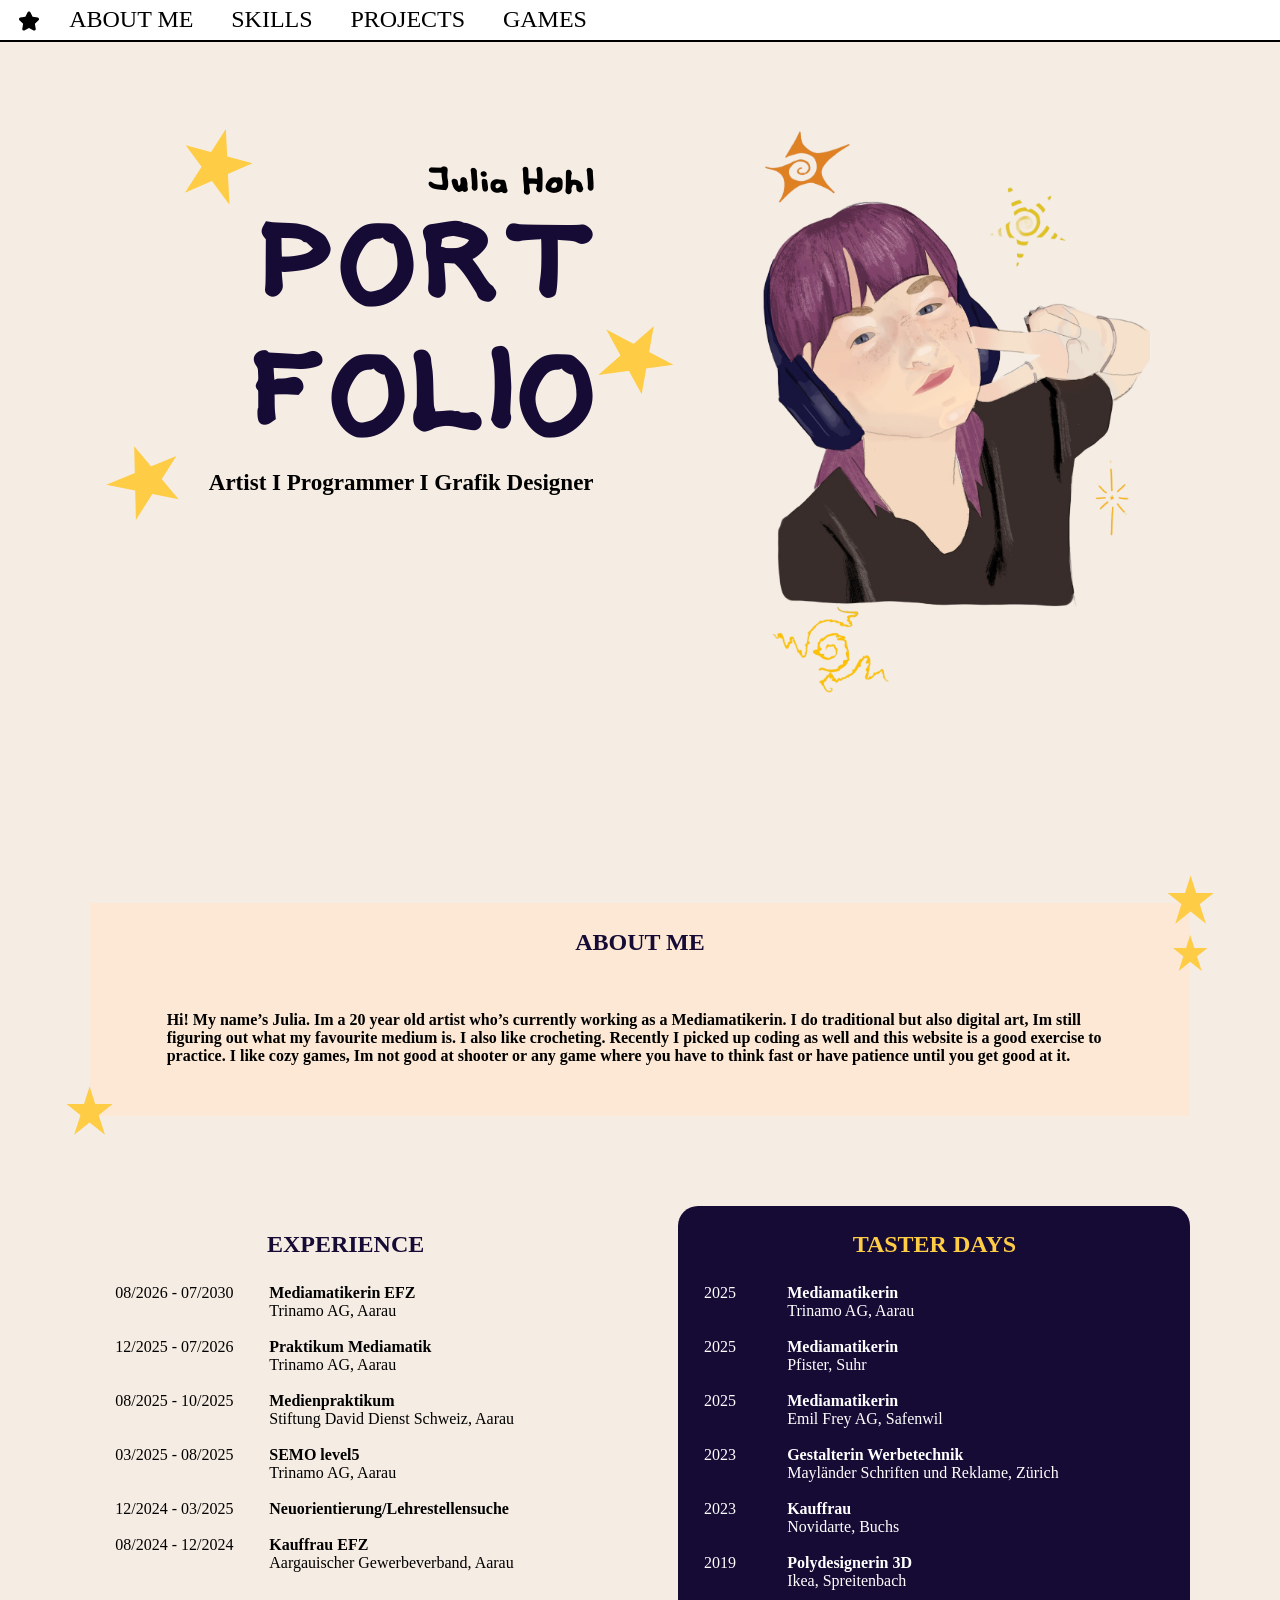
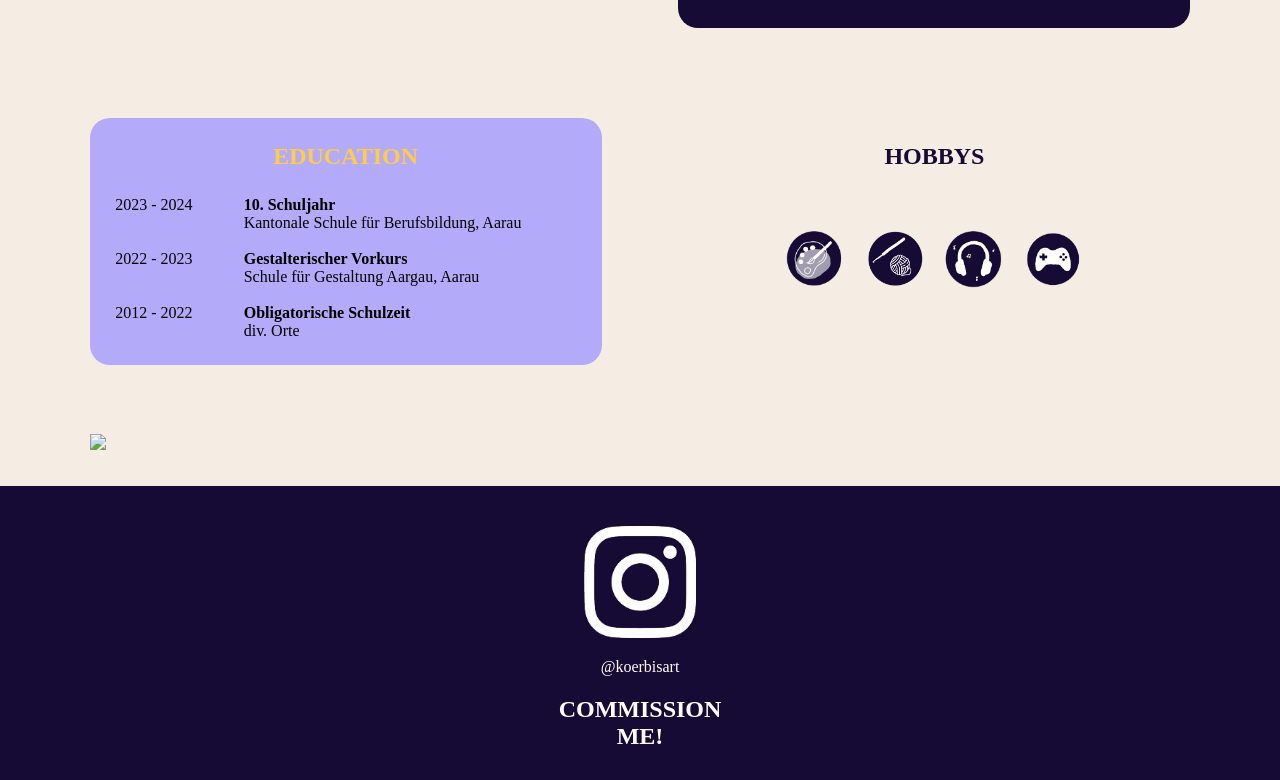
==== index.html @ 46255c2b "move index to the root" ====
<!DOCTYPE html>
<html>
  <head>
    <meta charset="UTF-8">
    <meta name="viewport" content="width=device-width, initial-scale=1.0">
  
    <!-- Browser Icon -->
  <link rel="icon" href="https://i.imgur.com/3kIYfxg.gif">
  
  <!-- Tab Name -->
  <title>Koerbi's Creative Corner</title>
    <link href="style.css" rel="stylesheet" type="text/css" media="all">
    <link href="Sites/About/about.css" rel="stylesheet" type="text/css" media="all">
    
      
  </head>


<body>

  <header>

    <nav>
            <ul>
              <svg xmlns="http://www.w3.org/2000/svg" fill="none" viewBox="0 0 14 14" id="Star-1--Streamline-Core" height="20" width="20">
        <desc>
          Star 1 Streamline Icon: https://streamlinehq.com
        </desc>
        <g id="star-1--reward-rating-rate-social-star-media-favorite-like-stars">
          <path id="Union" fill="#000000" fill-rule="evenodd" d="M7 0.276855c-0.19843 0 -0.39272 0.056768 -0.55993 0.163603 -0.16508 0.10547 -0.29697 0.255388 -0.38055 0.432443L4.47196 4.07799c-0.00312 0.0063 -0.00611 0.01266 -0.00896 0.01909 -0.00071 0.00159 -0.00183 0.00298 -0.00324 0.00401 -0.00141 0.00103 -0.00306 0.00168 -0.0048 0.00187 -0.00609 0.00067 -0.01217 0.00146 -0.01823 0.00236l-3.495581 0.51786c-0.193204 0.01879 -0.377444 0.09129 -0.531759 0.20949 -0.159672 0.12231 -0.280454 0.28829 -0.3477142 0.47784 -0.06726016 0.18955 -0.0781133 0.39454 -0.0312442 0.59014 0.0466876 0.19483 0.1486564 0.37202 0.2936224 0.51027L2.88283 8.87974l-0.00004 0.00005 0.00587 0.00548c0.00365 0.00342 0.0064 0.00769 0.00798 0.01244 0.00158 0.00474 0.00195 0.00981 0.00107 0.01473l-0.00056 0.00327 -0.60974 3.56839 -0.00015 0.0009c-0.0335 0.1934 -0.01214 0.3923 0.06167 0.5741 0.07391 0.1822 0.19747 0.3399 0.3566 0.4553 0.15914 0.1153 0.34746 0.1837 0.54354 0.1973 0.19569 0.0136 0.39127 -0.0279 0.56457 -0.1197l0.00006 -0.0001 0.00099 -0.0005 3.14948 -1.6645c0.01129 -0.0049 0.0235 -0.0075 0.03585 -0.0075s0.02455 0.0026 0.03585 0.0075l3.14943 1.6645 0.0006 0.0003c0.1734 0.0921 0.3692 0.1337 0.565 0.12 0.1961 -0.0136 0.3844 -0.082 0.5436 -0.1973 0.1591 -0.1154 0.2827 -0.2731 0.3566 -0.4553 0.0738 -0.1818 0.0951 -0.3806 0.0617 -0.5739l-0.0002 -0.0011 -0.6097 -3.5684 -0.0006 -0.00326c-0.0009 -0.00492 -0.0005 -0.00999 0.0011 -0.01473 0.0015 -0.00474 0.0043 -0.00902 0.0079 -0.01244l0.0001 0.00005 0.0058 -0.00558 2.5588 -2.46885c0.1449 -0.13825 0.2469 -0.31542 0.2936 -0.51024 0.0468 -0.1956 0.036 -0.40059 -0.0313 -0.59014 -0.0672 -0.18955 -0.188 -0.35553 -0.3477 -0.47784 -0.1543 -0.1182 -0.3385 -0.1907 -0.5317 -0.20949l-3.49562 -0.51786c-0.00606 -0.0009 -0.01214 -0.00169 -0.01823 -0.00236 -0.00174 -0.00019 -0.0034 -0.00084 -0.00481 -0.00187 -0.00141 -0.00103 -0.00252 -0.00242 -0.00323 -0.00401 -0.00285 -0.00643 -0.00584 -0.01279 -0.00896 -0.01909L7.94048 0.872887C7.8569 0.695838 7.72501 0.545925 7.55994 0.440458 7.39272 0.333623 7.19843 0.276855 7 0.276855Z" clip-rule="evenodd" stroke-width="1"></path>
        </g>
      </svg>

              <li><a href="index.html">About Me</a></li>
      <li><a href="Sites/Skills/skills.html">Skills</a></li>

      <div class="dropdown">
        <button class="dropbtn">Projects
          <i class="fa fa-caret-down"></i>
        </button>
        <div class="dropdown-content">
          <a href="Sites/Projects/Art/myart.html">Art</a>
          <a href="Sites/Projects/Blender/Blenderprojects.html">Blender</a>
          <a href="Sites/Projects/Graficdesign/graficdesign.html">Grafic Design</a>
        </div>
      </div>
        
      <li><a href="Sites/Games/gamesstartingscreen.html">Games</a></li>
            </ul>
    </nav>

  </header>

    

  <div id="star-counter" class="counter-hidden">
  <span id="count">0</span>
  <img src="recources/Photos/mario 64 star Background Removed.png" alt="Mario 64 Star">
  </div>

  </div>

    <div class="container">
      <div class="containerstars">
        <svg viewBox="0 0 200 200" class="star">
        <polygon points="100,10 40,198 190,78 10,78 160,198"
        style="fill:#FECC45;" />
        </svg>
      </div>
      <div class="containerstars2">
        <svg viewBox="0 0 200 200" class="star">
        <polygon points="100,10 40,198 190,78 10,78 160,198"
        style="fill:#FECC45;" />
        </svg>
      </div>
      <div class="containerstars3">
        <svg viewBox="0 0 200 200" class="star">
        <polygon points="100,10 40,198 190,78 10,78 160,198"
        style="fill:#FECC45;" />
        </svg>
      </div>
      <div  class="title-item1">
      <h3 class="name">Julia Hohl</h3>
      <h1 class="title-text">Port</h1>
      <h1 class="title-text">folio</h1>
      <h2 class="title-text">Artist I Programmer I Grafik Designer</h2>
      </div> 
    

      <div class="title-item2">
      <a href="#about">
      <img src="recources/Photos/Art/me-jukebox-bg-removed.png" class="profile-img">
      </a>
      </div>
    </div>

    <div class="container3" id="about">
      <h4><b></b>About Me</b></h4>
      <div class="aboutmetext">
      <p><b>Hi! My name’s Julia. Im a 20 year old artist who’s currently working as a Mediamatikerin. I do traditional 
        but also digital art, Im still figuring out what my favourite medium is. I also like crocheting. 
        Recently I picked up coding as well and  this website is a good exercise to practice. I like cozy games, 
        Im not good at shooter or any game where you have to think fast or have patience until you get good at it.</b></p>
      </div>
      <div class="containerstars4">
        <svg viewBox="0 0 200 200" class="star star-small">
        <polygon points="100,10 40,198 190,78 10,78 160,198"
        style="fill:#FECC45;" />
        </svg>
      </div>
      <div class="containerstars5">
        <svg viewBox="0 0 200 200" class="star star-small">
        <polygon points="100,10 40,198 190,78 10,78 160,198"
        style="fill:#FECC45;" />
        </svg>
      </div>
      <div class="containerstars6">
        <svg viewBox="0 0 200 200" class="star-small2">
        <polygon points="100,10 40,198 190,78 10,78 160,198"
        style="fill:#FECC45;" />
        </svg>
      </div>
    </div>

    <div class="container2">
      <div class="experience">
        <h4><b>Experience</b></h4>
          <div class="text">
            <div class="years">
              <p>08/2026 - 07/2030</p>
              <br>
              <br>
              <p>12/2025 - 07/2026</p>
              <br>
              <br>
              <p>08/2025 - 10/2025</p>
              <br>
              <br>
              <p>03/2025 - 08/2025</p>
              <br>
              <br>
              <p>12/2024 - 03/2025</p>
              <br>
              <p>08/2024 - 12/2024</p>
            </div>
            <div class="jobs">
              <p><b>Mediamatikerin EFZ</b><br>Trinamo AG, Aarau</p>
              <br>
              <p><b>Praktikum Mediamatik</b><br>Trinamo AG, Aarau</p>
              <br>
              <p><b>Medienpraktikum</b><br>Stiftung David Dienst Schweiz, Aarau</p>
              <br>
              <p><b>SEMO level5</b><br>Trinamo AG, Aarau</p>
              <br>
              <p><b>Neuorientierung/Lehrestellensuche</b></p>
              <br>
              <p><b>Kauffrau EFZ</b><br>Aargauischer Gewerbeverband, Aarau</p>
            </div>
          </div>
      </div>
      <div class="tasterdays">
        <h4><b>Taster Days</b></h4>
          <div class="text">
            <div class="years">
              <p>2025</p>
              <br>
              <br>
              <p>2025</p>
              <br>
              <br>
              <p>2025</p>
              <br>
              <br>
              <p>2023</p>
              <br>
              <br>
              <p>2023</p>
              <br>
              <br>
              <p>2019</p>
            </div>
            <div class="jobs2">
              <p><b>Mediamatikerin</b><br>Trinamo AG, Aarau</p>
              <br>
              <p><b>Mediamatikerin</b><br>Pfister, Suhr</p>
              <br>
              <p><b>Mediamatikerin</b><br>Emil Frey AG, Safenwil</p>
              <br>
              <p><b>Gestalterin Werbetechnik</b><br>Mayländer Schriften und Reklame, Zürich</p>
              <br>
              <p><b>Kauffrau</b><br>Novidarte, Buchs</p>
              <br>
              <p><b>Polydesignerin 3D</b><br>Ikea, Spreitenbach</p>
            </div>
          </div>
      </div>
    </div>

    <div class="container4">
      <div class="education">
        <h4><b>Education</b></h4>

        <div class="text">
          <div class="years">
            <p>2023 - 2024</p>
            <br>
            <br>
            <p>2022 - 2023</p>
            <br>
            <br>
            <p>2012 - 2022</p>
          </div>

          <div class="Schulen">
            <p><b>10. Schuljahr</b><br>Kantonale Schule für Berufsbildung, Aarau</p>
            <br>
            <p><b>Gestalterischer Vorkurs</b><br>Schule für Gestaltung Aargau, Aarau</p>
            <br>
            <p><b>Obligatorische Schulzeit</b><br>div. Orte</p>
          </div>
        </div>
      </div>
      
      <div class="hobbys">
        <h4><b>Hobbys</b></h4>
        <div class="hobbyscontainer">
          <a href="Sites/Projects/Art/myart.html">
          <img src="recources/Photos/icons/hobbys/drawing.png" alt="Drawing">
          </a>
          <img src="recources/Photos/icons/hobbys/crochet.png" alt="Crochet">

          <img src="recources/Photos/icons/hobbys/music.png" alt="Music">
          
          <a href="Sites/Games/gamesstartingscreen.html">
          <img src="recources/Photos/icons/hobbys/gaming.png" alt="Gaming">
          </a>
        </div>
      </div>
    </div>

    <div class="doughnut">
      <a href="https://andou.gay/quiz/donutquiz"><img src="https://andou.gay/quiz/applefritter.png"></a>
    </div>

  <footer>

    <div class="Insta">
    <img src="recources/Photos/icons/socials/instagram (1) 1.png" alt="Instagram Logo">
    <p>@koerbisart</p>
    <h4>Commission me!</h4>
    </div>

  </footer>

<script src="starcounter.js"></script>
</body>
</html>
---- style.css ----
@font-face {
  font-family: 'MyHandwriting-Regular';
  src: url('recources/Fonts/MyHandwriting-Regular.ttf');
}

* {
  margin: 0px;
  padding: 0px;
  font-family: 'Trebuchet MS';
}

body {
    background-color: #F5ECE3;
}

a {
  text-transform: uppercase;
  color: black;
  text-decoration: none;
  font-size: 1.5rem;
}

#star-counter {
  position: fixed;
  top: 40px;
  right: 10px;
  color: black;
  padding: 10px 20px;
  border-radius: 20px;
  font-weight: bold;
  font-size: 2rem;
  transition: opacity 0.3s ease;
  display: flex;
  align-items: center;
  gap: 30%;
  z-index: 100;
}

.counter-hidden {
  display: none !important;
}

nav {
  padding-top: 0.5%;
  padding-left: 1.5%;
  padding-bottom: 0.5%;
  border-bottom: 2px solid black;
  background-color: white;
}

ul {
  list-style: none;
  display:flex;
}

li {
  margin-right: 3%;
}

#Star-1--Streamline-Core {
  margin-top: 5px;
  margin-right: 30px;
}

footer {
    background-color: #160B35;
    color: white;
}


footer h4 {
    color: white;
}

.navbar a {
  float: left;
  font-size: 16px;
  color: white;
  text-align: center;
  padding: 14px 16px;
  text-decoration: none;
}

/* The dropdown container */
.dropdown {
    position: relative;
  float: left;
  margin-right: 3%;
}

/* Dropdown button */
.dropdown .dropbtn {
    text-transform: uppercase;
  color: black;
  text-decoration: none;
  font-size: 1.5rem;
  border: none;
  outline: none;
  background-color: inherit;
  font-family: inherit; /* Important for vertical align on mobile phones */
  margin: 0; /* Important for vertical align on mobile phones */
}

/* Dropdown content (hidden by default) */
.dropdown-content {
  display: none;
  position: absolute;
  background-color: #f9f9f9;
  min-width: 160px;
  box-shadow: 0px 8px 16px 0px rgba(0,0,0,0.2);
  z-index: 1;
}

/* Links inside the dropdown */
.dropdown-content a {
  float: none;
  color: black;
  padding: 12px 16px;
  text-decoration: none;
  display: block;
  text-align: left;
}

/* Add a grey background color to dropdown links on hover */
.dropdown-content a:hover {
  background-color: #ddd;
}

/* Show the dropdown menu on hover */
.dropdown:hover .dropdown-content {
  display: block;
}
---- Sites/About/about.css ----
h3 {
  font-family: MyHandwriting-Regular;
  font-size: clamp(1.5rem, 4vw, 3rem);
}

h1 {
  font-family: MyHandwriting-Regular;
  color: #160B35;
  font-weight: 900;
  font-size: clamp(3rem, 11vw, 10rem);
  text-transform: uppercase;
}

h2 {
  font-size: clamp(1rem, 1.8vw, 1.8rem);
}

h4 {
  text-align: center;
  color: #160B35;
  font-size: 1.5rem;
  text-transform: uppercase;
}

h5 {
  text-align: center;
  color: #FECC45;
  font-size: 1.5rem;
}

.container {
  display: flex;
  justify-content: flex-start;
  align-items: flex-start;
  gap: 5rem;
  margin-right: 6%;
  margin-left: 5%;
  margin-top: 5%;
  position: relative;
}

.containerstars {
  position: absolute;
  left: 10%;
  top: 3%;
  transform: rotate(15deg);
  cursor: pointer;
  transition: 
    transform 0.3s ease,
    filter 0.3s ease;
  transform-origin: center;
}

.containerstars:hover {
  transform: scale(1.25) rotate(20deg);
  filter: 
    drop-shadow(0 0 10px #FECC45)
    drop-shadow(0 0 20px #FECC45)
    drop-shadow(0 0 35px rgba(255,255,255,0.8));
}

@keyframes sparkle {
  0% {
    filter: drop-shadow(0 0 5px #FECC45);
  }
  50% {
    filter: drop-shadow(0 0 20px #FECC45)
            drop-shadow(0 0 35px #FECC45)
            drop-shadow(0 0 50px #fff);
  }
  100% {
    filter: drop-shadow(0 0 5px #FECC45);
  }
}

.containerstars2 {
  position: absolute;
  left: 47%;
  top: 35%;
  transform: rotate(100deg);
  cursor: pointer;
  transition: 
    transform 0.3s ease,
    filter 0.3s ease;
  transform-origin: center;
}

.containerstars2:hover {
  transform: scale(1.25) rotate(90deg);
  filter: 
    drop-shadow(0 0 10px #FECC45)
    drop-shadow(0 0 20px #FECC45)
    drop-shadow(0 0 35px rgba(255,255,255,0.8));
}

@keyframes sparkle {
  0% {
    filter: drop-shadow(0 0 5px #FECC45);
  }
  50% {
    filter: drop-shadow(0 0 20px #FECC45)
            drop-shadow(0 0 35px #FECC45)
            drop-shadow(0 0 50px #fff);
  }
  100% {
    filter: drop-shadow(0 0 5px #FECC45);
  }
}

.containerstars3 {
  position: absolute;
  left: 4%;
  top: 55%;
  transform: rotate(50deg);
  cursor: pointer;
  transition: 
    transform 0.3s ease,
    filter 0.3s ease;
  transform-origin: center;
}

.containerstars3:hover {
  transform: scale(1.25) rotate(60deg);
  filter: 
    drop-shadow(0 0 10px #FECC45)
    drop-shadow(0 0 20px #FECC45)
    drop-shadow(0 0 35px rgba(255,255,255,0.8));
}

@keyframes sparkle {
  0% {
    filter: drop-shadow(0 0 5px #FECC45);
  }
  50% {
    filter: drop-shadow(0 0 20px #FECC45)
            drop-shadow(0 0 35px #FECC45)
            drop-shadow(0 0 50px #fff);
  }
  100% {
    filter: drop-shadow(0 0 5px #FECC45);
  }
}

.star {
  width: clamp(40px, 6vw, 120px);
  height: auto;
}

.star-hidden {
  display: none;
}

.title-item1 {
  display: flex;
  flex-direction: column;
  height: auto;
  width: 80%;
  margin-top: 5%;
}

.title-item2 {
  display: flex;
  flex-direction: column;
  justify-content: flex-end; 
  height: auto;
  width: 80%;
}

.profile-img {
  width: 80%;
  height: auto;
  transition: transform 0.3s ease;
  cursor: pointer;
  margin-left: 10%;
}

.profile-img:hover {
  transform: scale(1.05);
}

.name {
  display: flex;
  justify-content: right;
}

.title-text {
  display: flex;
  justify-content: end;
}

.container3 {
 background-color: #FCE8D4;
 width: 86%;
 height: auto;
 margin: auto;
 margin-top: 15%;
 padding-top: 2%;
 padding-bottom: 4%;
 position: relative;
}

.containerstars4 {
  position: absolute;
  left: -2.3%;
  top: 85%;
  transform: rotate(0deg);
  cursor: pointer;
  transition: 
    transform 0.3s ease,
    filter 0.3s ease;
  transform-origin: center;
}

.containerstars4:hover {
  transform: scale(1.25) rotate(10deg);
  filter: 
    drop-shadow(0 0 10px #FECC45)
    drop-shadow(0 0 20px #FECC45)
    drop-shadow(0 0 35px rgba(255,255,255,0.8));
}

@keyframes sparkle {
  0% {
    filter: drop-shadow(0 0 5px #FECC45);
  }
  50% {
    filter: drop-shadow(0 0 20px #FECC45)
            drop-shadow(0 0 35px #FECC45)
            drop-shadow(0 0 50px #fff);
  }
  100% {
    filter: drop-shadow(0 0 5px #FECC45);
  }
}

.containerstars5 {
  position: absolute;
  left: 97.7%;
  top: -14%;
  transform: rotate(0deg);
  cursor: pointer;
  transition: 
    transform 0.3s ease,
    filter 0.3s ease;
  transform-origin: center;
}

.containerstars5:hover {
  transform: scale(1.25) rotate(10deg);
  filter: 
    drop-shadow(0 0 10px #FECC45)
    drop-shadow(0 0 20px #FECC45)
    drop-shadow(0 0 35px rgba(255,255,255,0.8));
}

@keyframes sparkle {
  0% {
    filter: drop-shadow(0 0 5px #FECC45);
  }
  50% {
    filter: drop-shadow(0 0 20px #FECC45)
            drop-shadow(0 0 35px #FECC45)
            drop-shadow(0 0 50px #fff);
  }
  100% {
    filter: drop-shadow(0 0 5px #FECC45);
  }
}

.containerstars6 {
  position: absolute;
  left: 98.2%;
  top: 14%;
  transform: rotate(0deg);
  cursor: pointer;
  transition: 
    transform 0.3s ease,
    filter 0.3s ease;
  transform-origin: center;
}

.containerstars6:hover {
  transform: scale(1.25) rotate(10deg);
  filter: 
    drop-shadow(0 0 10px #FECC45)
    drop-shadow(0 0 20px #FECC45)
    drop-shadow(0 0 35px rgba(255,255,255,0.8));
}

@keyframes sparkle {
  0% {
    filter: drop-shadow(0 0 5px #FECC45);
  }
  50% {
    filter: drop-shadow(0 0 20px #FECC45)
            drop-shadow(0 0 35px #FECC45)
            drop-shadow(0 0 50px #fff);
  }
  100% {
    filter: drop-shadow(0 0 5px #FECC45);
  }
}

.star-small {
  width: clamp(25px, 4vw, 60px);
}

.star-small2 {
  width: clamp(25px, 3vw, 60px);
}

.aboutmetext {
  margin-top: 5%;
  margin-left: 7%;
  margin-right: 7%;
}

.container2 {
  display:flex;
  height: 100%;
  width: 100%;
  overflow: hidden;
  margin-top: 7%;
  margin-bottom: 5%;
}

.experience {
  width: 50%;
  margin-right: 3%;
  margin-left: 7%;
  border-radius: 20px;
  padding-top: 2%;
  padding-bottom: 2%;
}

.text {
  display: flex;
  margin-top: 5%;
}

.years {
  margin-left: 5%;
}

.jobs {
  margin-left: 7%;
}

.tasterdays {
  width: 50%;
  background-color: #160B35;
  margin-left: 3%;
  margin-right: 7%;
  border-radius: 20px;
  padding-top: 2%;
  padding-bottom: 3%;
}

.tasterdays h4 {
  color: #FECC45;
}

.tasterdays p {
  color: white;
}

.jobs2 {
  margin-left: 10%;
}

.container4 {
  display:flex;
  height: 100%;
  width: 100%;
  overflow: hidden;
  margin-top: 7%;
  margin-bottom: 5%;
}

.education {
  background-color: #B3ABFA;
  width: 50%;
  margin-right: 3%;
  margin-left: 7%;
  border-radius: 20px;
  padding-top: 2%;
  padding-bottom: 2%;
}

.education h4 {
  color: #FECC45;
}

.hobbys {
  width: 50%;
  margin-right: 7%;
  margin-left: 3%;
  border-radius: 20px;
  padding-top: 2%;
  padding-bottom: 2%;
}

.hobbyscontainer {
  display: flex;
  justify-content: center;
  margin-top: 10%;
}

.hobbyscontainer img {
  height: clamp(50px, 6vw, 120px);
  width: auto;
}

.hobbyscontainer img:hover {
  transform: scale(110%);
}

.Schulen {
  margin-left: 10%;
}

.doughnut {
margin-left: 7%;
}

footer {
  margin-top: 30px;
}

.Insta {
  display: flex;
  flex-direction: column;
  width: 15%;
  justify-self: center;
  margin-left: auto;
  margin-right: auto;
  row-gap: 20px;
  padding-bottom: 30px;
}

.Insta p {
  align-self: center;
}

.Insta img {
  padding: 40px;
  padding-bottom: 0%;
}
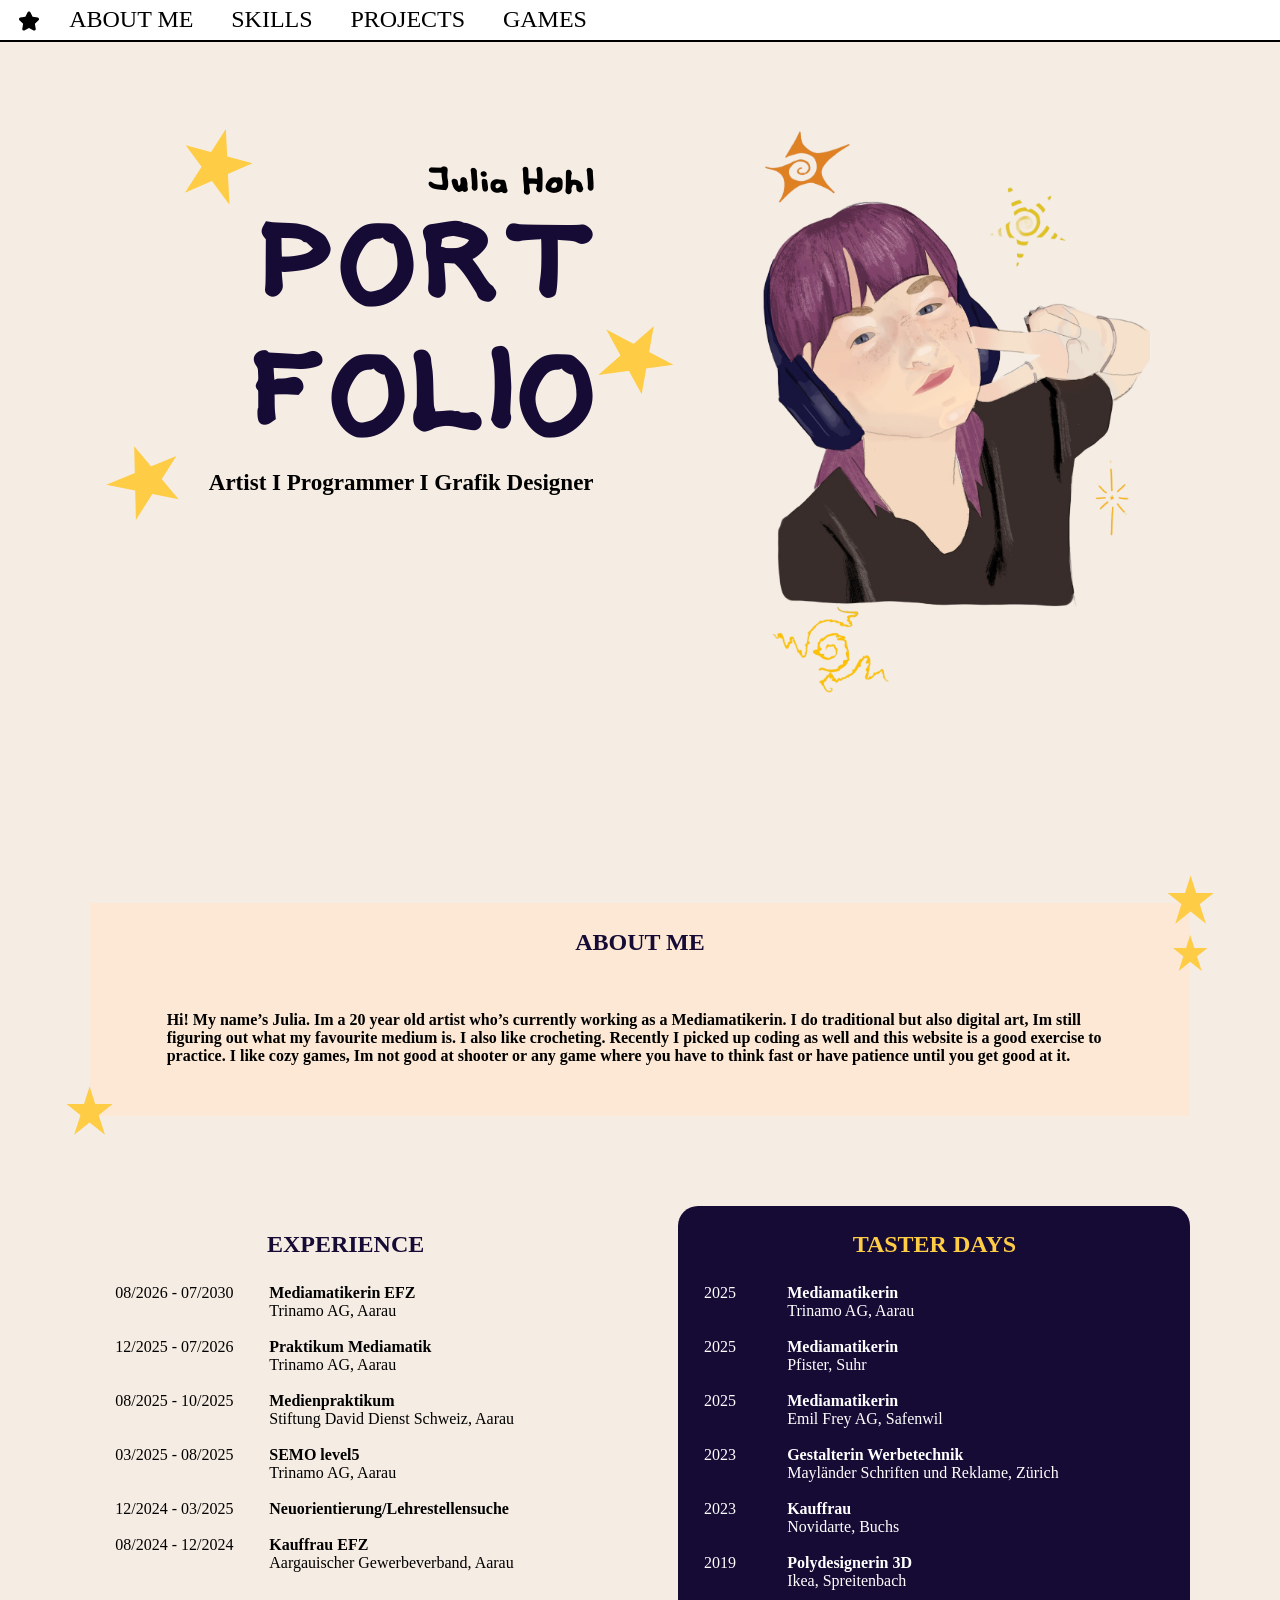
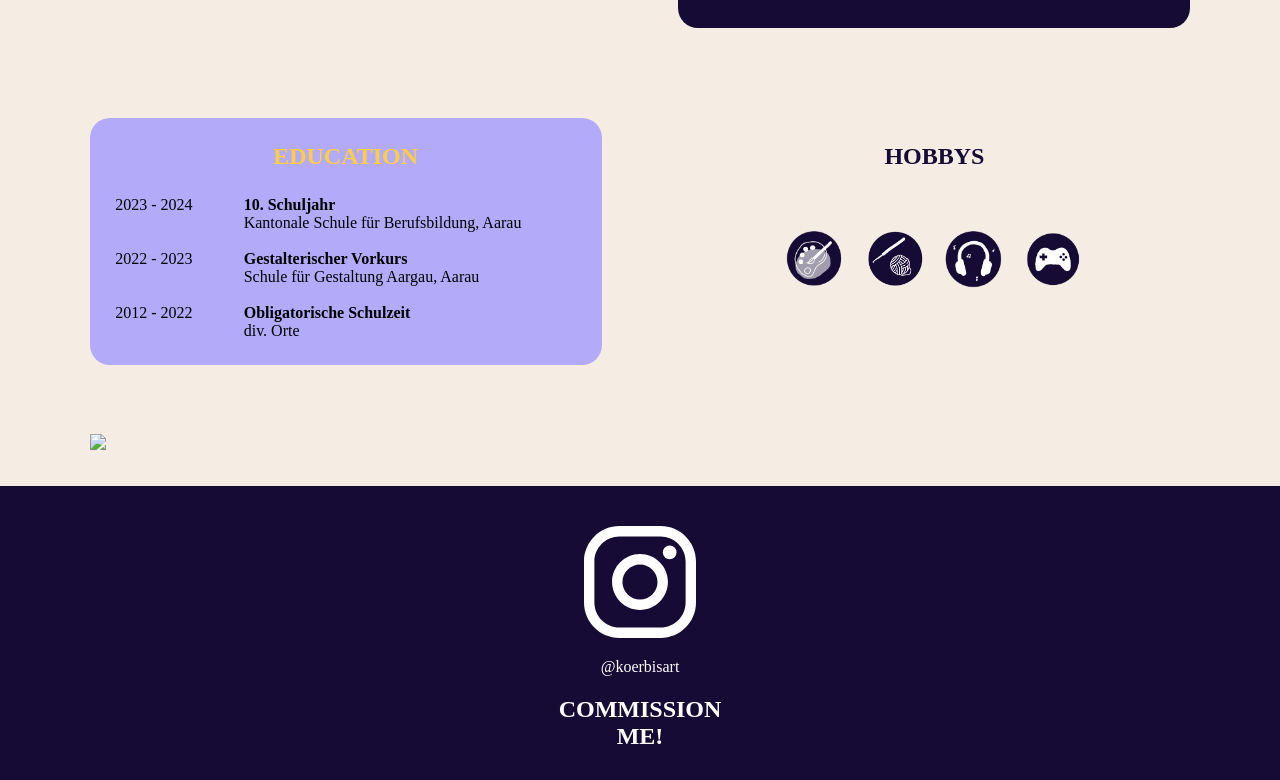
==== commit f6a975c8: "make Insta logo vector file" ====
--- a/index.html
+++ b/index.html
@@ -245,7 +245,7 @@
   <footer>
 
     <div class="Insta">
-    <img src="recources/Photos/icons/socials/instagram (1) 1.png" alt="Instagram Logo">
+    <img src="recources/Photos/icons/socials/Insta_Logo.svg" alt="Instagram Logo">
     <p>@koerbisart</p>
     <h4>Commission me!</h4>
     </div>
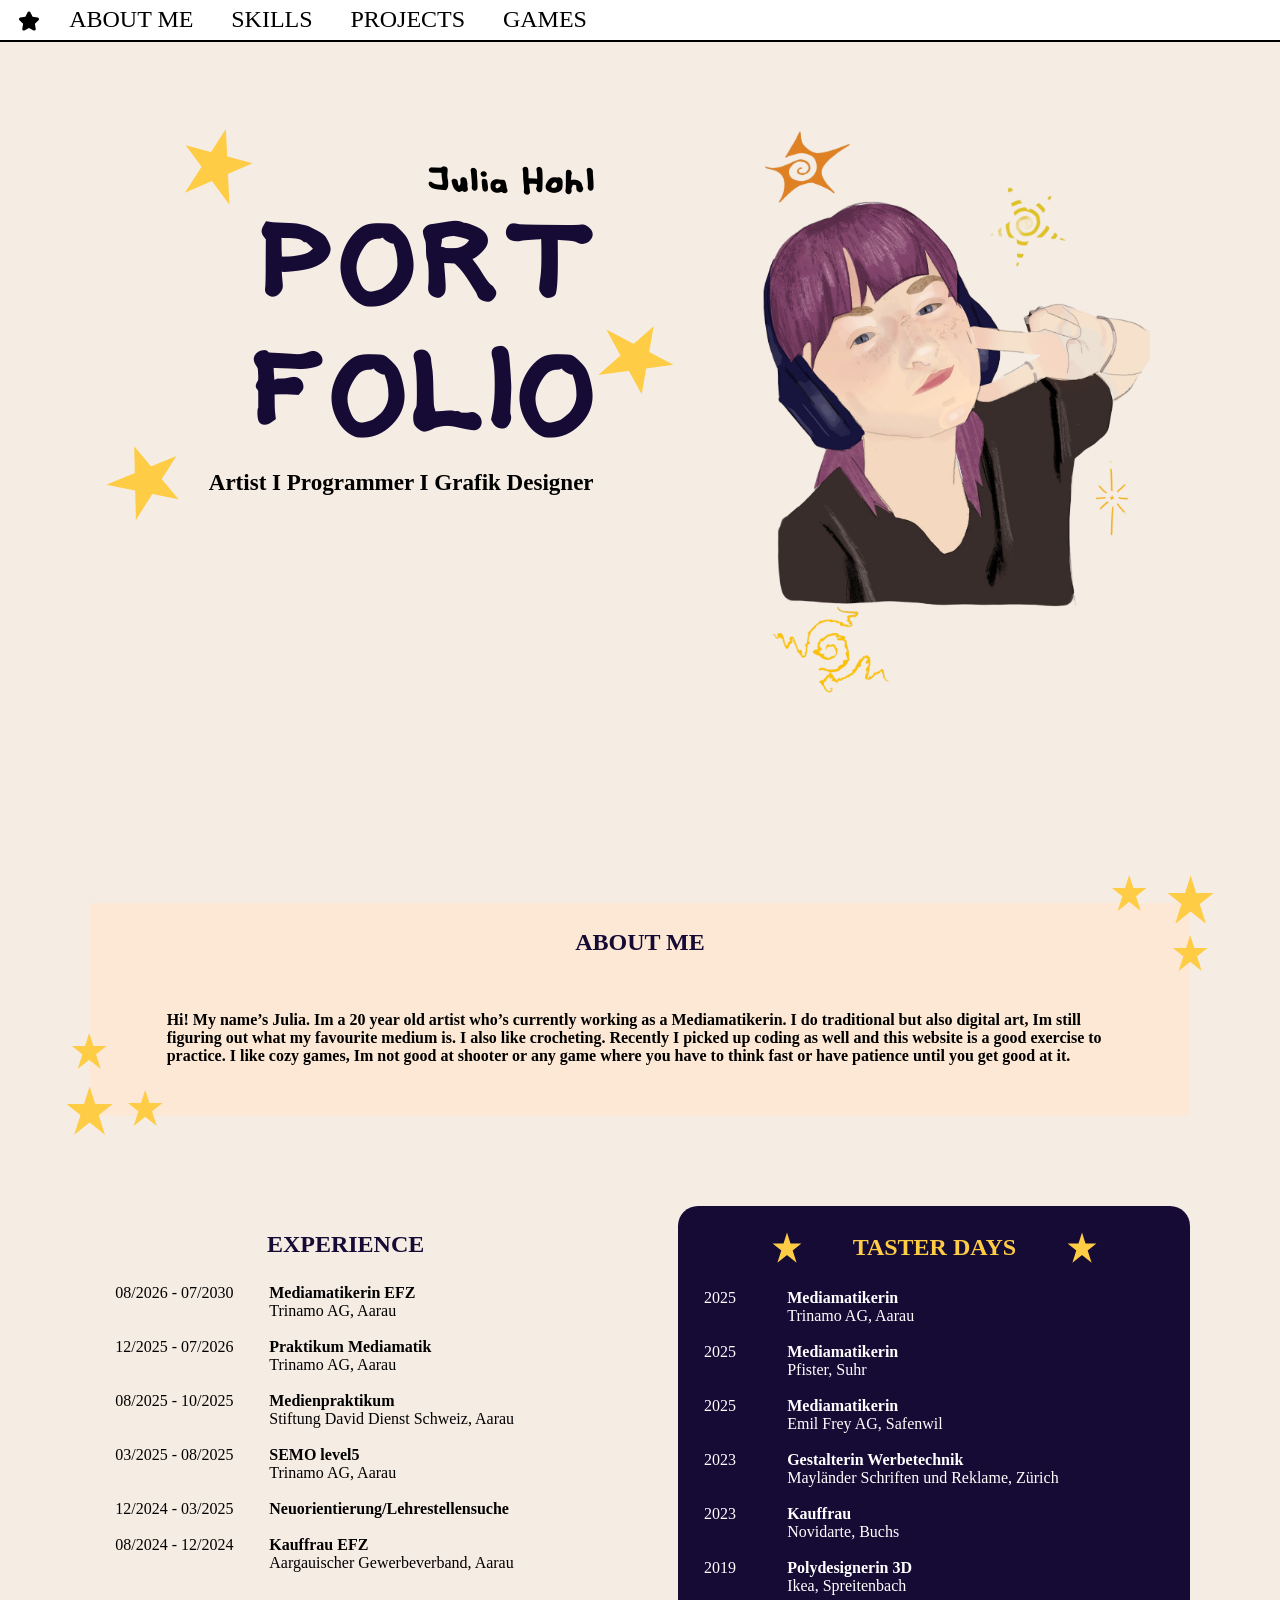
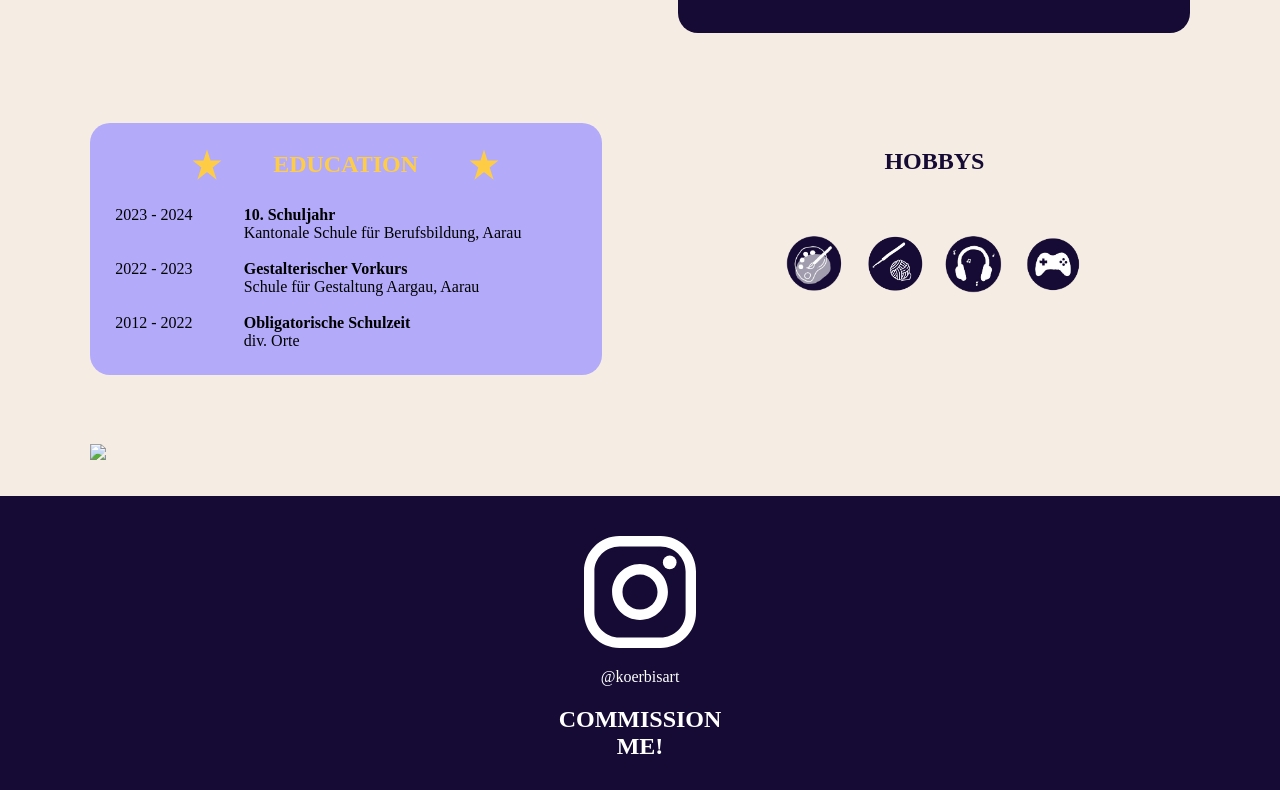
==== commit 3880568a: "add stars" ====
--- a/index.html
+++ b/index.html
@@ -61,24 +61,15 @@
   </div>
 
     <div class="container">
-      <div class="containerstars">
-        <svg viewBox="0 0 200 200" class="star">
-        <polygon points="100,10 40,198 190,78 10,78 160,198"
-        style="fill:#FECC45;" />
-        </svg>
-      </div>
-      <div class="containerstars2">
-        <svg viewBox="0 0 200 200" class="star">
-        <polygon points="100,10 40,198 190,78 10,78 160,198"
-        style="fill:#FECC45;" />
-        </svg>
-      </div>
-      <div class="containerstars3">
-        <svg viewBox="0 0 200 200" class="star">
-        <polygon points="100,10 40,198 190,78 10,78 160,198"
-        style="fill:#FECC45;" />
-        </svg>
-      </div>
+      <div class="star-deco" style="--left:10%; --top:3%; --rot:15deg; --hover-rot:20deg;">
+  <svg viewBox="0 0 200 200" class="star"><polygon points="100,10 40,198 190,78 10,78 160,198" style="fill:#FECC45;" /></svg>
+</div>
+<div class="star-deco" style="--left:47%; --top:35%; --rot:100deg; --hover-rot:90deg;">
+  <svg viewBox="0 0 200 200" class="star"><polygon points="100,10 40,198 190,78 10,78 160,198" style="fill:#FECC45;" /></svg>
+</div>
+<div class="star-deco" style="--left:4%; --top:55%; --rot:50deg; --hover-rot:60deg;">
+  <svg viewBox="0 0 200 200" class="star"><polygon points="100,10 40,198 190,78 10,78 160,198" style="fill:#FECC45;" /></svg>
+</div>
       <div  class="title-item1">
       <h3 class="name">Julia Hohl</h3>
       <h1 class="title-text">Port</h1>
@@ -102,24 +93,25 @@
         Recently I picked up coding as well and  this website is a good exercise to practice. I like cozy games, 
         Im not good at shooter or any game where you have to think fast or have patience until you get good at it.</b></p>
       </div>
-      <div class="containerstars4">
-        <svg viewBox="0 0 200 200" class="star star-small">
-        <polygon points="100,10 40,198 190,78 10,78 160,198"
-        style="fill:#FECC45;" />
-        </svg>
-      </div>
-      <div class="containerstars5">
-        <svg viewBox="0 0 200 200" class="star star-small">
-        <polygon points="100,10 40,198 190,78 10,78 160,198"
-        style="fill:#FECC45;" />
-        </svg>
-      </div>
-      <div class="containerstars6">
-        <svg viewBox="0 0 200 200" class="star-small2">
-        <polygon points="100,10 40,198 190,78 10,78 160,198"
-        style="fill:#FECC45;" />
-        </svg>
-      </div>
+      
+<div class="star-deco" style="--left:-2.3%; --top:85%; --rot:0deg; --hover-rot:10deg;">
+  <svg viewBox="0 0 200 200" class="star star-small"><polygon points="100,10 40,198 190,78 10,78 160,198" style="fill:#FECC45;" /></svg>
+</div>
+<div class="star-deco" style="--left:3.3%; --top:87%; --rot:0deg; --hover-rot:10deg;">
+  <svg viewBox="0 0 200 200" class="star star-small2"><polygon points="100,10 40,198 190,78 10,78 160,198" style="fill:#FECC45;" /></svg>
+</div>
+<div class="star-deco" style="--left:-1.8%; --top:60%; --rot:0deg; --hover-rot:10deg;">
+  <svg viewBox="0 0 200 200" class="star star-small2"><polygon points="100,10 40,198 190,78 10,78 160,198" style="fill:#FECC45;" /></svg>
+</div>
+<div class="star-deco" style="--left:97.7%; --top:-14%; --rot:0deg; --hover-rot:10deg;">
+  <svg viewBox="0 0 200 200" class="star star-small"><polygon points="100,10 40,198 190,78 10,78 160,198" style="fill:#FECC45;" /></svg>
+</div>
+<div class="star-deco" style="--left:98.2%; --top:14%; --rot:0deg; --hover-rot:10deg;">
+  <svg viewBox="0 0 200 200" class="star star-small2"><polygon points="100,10 40,198 190,78 10,78 160,198" style="fill:#FECC45;" /></svg>
+</div>
+<div class="star-deco" style="--left:92.7%; --top:-14%; --rot:0deg; --hover-rot:10deg;">
+  <svg viewBox="0 0 200 200" class="star star-small2"><polygon points="100,10 40,198 190,78 10,78 160,198" style="fill:#FECC45;" /></svg>
+</div>
     </div>
 
     <div class="container2">
@@ -159,7 +151,11 @@
           </div>
       </div>
       <div class="tasterdays">
-        <h4><b>Taster Days</b></h4>
+        <div class="tasterdays-title">
+  <svg viewBox="0 0 200 200" class="star star-inline"><polygon points="100,10 40,198 190,78 10,78 160,198" style="fill:#FECC45;" /></svg>
+  <h4><b>Taster Days</b></h4>
+  <svg viewBox="0 0 200 200" class="star star-inline"><polygon points="100,10 40,198 190,78 10,78 160,198" style="fill:#FECC45;" /></svg>
+</div>
           <div class="text">
             <div class="years">
               <p>2025</p>
@@ -198,8 +194,11 @@
 
     <div class="container4">
       <div class="education">
-        <h4><b>Education</b></h4>
-
+        <div class="tasterdays-title">
+    <svg viewBox="0 0 200 200" class="star star-inline"><polygon points="100,10 40,198 190,78 10,78 160,198" style="fill:#FECC45;" /></svg>
+    <h4><b>Education</b></h4>
+    <svg viewBox="0 0 200 200" class="star star-inline"><polygon points="100,10 40,198 190,78 10,78 160,198" style="fill:#FECC45;" /></svg>
+  </div>
         <div class="text">
           <div class="years">
             <p>2023 - 2024</p>
--- a/Sites/About/about.css
+++ b/Sites/About/about.css
@@ -39,24 +39,229 @@
   position: relative;
 }
 
-.containerstars {
+.star {
+  width: clamp(40px, 6vw, 120px);
+  height: auto;
+}
+
+.star-hidden {
+  display: none;
+}
+
+.title-item1 {
+  display: flex;
+  flex-direction: column;
+  height: auto;
+  width: 80%;
+  margin-top: 5%;
+}
+
+.title-item2 {
+  display: flex;
+  flex-direction: column;
+  justify-content: flex-end; 
+  height: auto;
+  width: 80%;
+}
+
+.profile-img {
+  width: 80%;
+  height: auto;
+  transition: transform 0.3s ease;
+  cursor: pointer;
+  margin-left: 10%;
+}
+
+.profile-img:hover {
+  transform: scale(1.05);
+}
+
+.name {
+  display: flex;
+  justify-content: right;
+}
+
+.title-text {
+  display: flex;
+  justify-content: end;
+}
+
+.container3 {
+ background-color: #FCE8D4;
+ width: 86%;
+ height: auto;
+ margin: auto;
+ margin-top: 15%;
+ padding-top: 2%;
+ padding-bottom: 4%;
+ position: relative;
+}
+
+.star-small {
+  width: clamp(25px, 4vw, 60px);
+}
+
+.star-small2 {
+  width: clamp(25px, 3vw, 60px);
+}
+
+.aboutmetext {
+  margin-top: 5%;
+  margin-left: 7%;
+  margin-right: 7%;
+}
+
+.container2 {
+  display:flex;
+  height: 100%;
+  width: 100%;
+  overflow: hidden;
+  margin-top: 7%;
+  margin-bottom: 5%;
+}
+
+.experience {
+  width: 50%;
+  margin-right: 3%;
+  margin-left: 7%;
+  border-radius: 20px;
+  padding-top: 2%;
+  padding-bottom: 2%;
+}
+
+.text {
+  display: flex;
+  margin-top: 5%;
+}
+
+.years {
+  margin-left: 5%;
+}
+
+.jobs {
+  margin-left: 7%;
+}
+
+.tasterdays {
+  width: 50%;
+  background-color: #160B35;
+  margin-left: 3%;
+  margin-right: 7%;
+  border-radius: 20px;
+  padding-top: 2%;
+  padding-bottom: 3%;
+}
+
+.tasterdays h4 {
+  color: #FECC45;
+}
+
+.tasterdays p {
+  color: white;
+}
+
+.jobs2 {
+  margin-left: 10%;
+}
+
+.container4 {
+  display:flex;
+  height: 100%;
+  width: 100%;
+  overflow: hidden;
+  margin-top: 7%;
+  margin-bottom: 5%;
+}
+
+.education {
+  background-color: #B3ABFA;
+  width: 50%;
+  margin-right: 3%;
+  margin-left: 7%;
+  border-radius: 20px;
+  padding-top: 2%;
+  padding-bottom: 2%;
+}
+
+.education h4 {
+  color: #FECC45;
+}
+
+.hobbys {
+  width: 50%;
+  margin-right: 7%;
+  margin-left: 3%;
+  border-radius: 20px;
+  padding-top: 2%;
+  padding-bottom: 2%;
+}
+
+.hobbyscontainer {
+  display: flex;
+  justify-content: center;
+  margin-top: 10%;
+}
+
+.hobbyscontainer img {
+  height: clamp(50px, 6vw, 120px);
+  width: auto;
+}
+
+.hobbyscontainer img:hover {
+  transform: scale(110%);
+}
+
+.Schulen {
+  margin-left: 10%;
+}
+
+.doughnut {
+margin-left: 7%;
+}
+
+footer {
+  margin-top: 30px;
+}
+
+.Insta {
+  display: flex;
+  flex-direction: column;
+  width: 15%;
+  justify-self: center;
+  margin-left: auto;
+  margin-right: auto;
+  row-gap: 20px;
+  padding-bottom: 30px;
+}
+
+.Insta p {
+  align-self: center;
+}
+
+.Insta img {
+  padding: 40px;
+  padding-bottom: 0%;
+}
+
+/* ── Replace every .containerstars, .containerstars2 ... .containerstars7
+   block (and their repeated @keyframes sparkle) in style.css with this. ── */
+
+.star-deco {
   position: absolute;
-  left: 10%;
-  top: 3%;
-  transform: rotate(15deg);
+  left: var(--left, 0%);
+  top: var(--top, 0%);
+  transform: rotate(var(--rot, 0deg));
   cursor: pointer;
-  transition: 
-    transform 0.3s ease,
-    filter 0.3s ease;
+  transition: transform 0.3s ease, filter 0.3s ease;
   transform-origin: center;
 }
 
-.containerstars:hover {
-  transform: scale(1.25) rotate(20deg);
-  filter: 
+.star-deco:hover {
+  transform: scale(1.25) rotate(var(--hover-rot, var(--rot, 0deg)));
+  filter:
     drop-shadow(0 0 10px #FECC45)
     drop-shadow(0 0 20px #FECC45)
-    drop-shadow(0 0 35px rgba(255,255,255,0.8));
+    drop-shadow(0 0 35px rgba(255, 255, 255, 0.8));
 }
 
 @keyframes sparkle {
@@ -73,376 +278,27 @@
   }
 }
 
-.containerstars2 {
-  position: absolute;
-  left: 47%;
-  top: 35%;
-  transform: rotate(100deg);
+.star-inline {
+  width: clamp(18px, 2.5vw, 32px);
+  vertical-align: middle;
   cursor: pointer;
-  transition: 
-    transform 0.3s ease,
-    filter 0.3s ease;
-  transform-origin: center;
-}
-
-.containerstars2:hover {
-  transform: scale(1.25) rotate(90deg);
-  filter: 
-    drop-shadow(0 0 10px #FECC45)
-    drop-shadow(0 0 20px #FECC45)
-    drop-shadow(0 0 35px rgba(255,255,255,0.8));
-}
-
-@keyframes sparkle {
-  0% {
-    filter: drop-shadow(0 0 5px #FECC45);
-  }
-  50% {
-    filter: drop-shadow(0 0 20px #FECC45)
-            drop-shadow(0 0 35px #FECC45)
-            drop-shadow(0 0 50px #fff);
-  }
-  100% {
-    filter: drop-shadow(0 0 5px #FECC45);
-  }
-}
-
-.containerstars3 {
-  position: absolute;
-  left: 4%;
-  top: 55%;
-  transform: rotate(50deg);
-  cursor: pointer;
-  transition: 
-    transform 0.3s ease,
-    filter 0.3s ease;
-  transform-origin: center;
-}
-
-.containerstars3:hover {
-  transform: scale(1.25) rotate(60deg);
-  filter: 
-    drop-shadow(0 0 10px #FECC45)
-    drop-shadow(0 0 20px #FECC45)
-    drop-shadow(0 0 35px rgba(255,255,255,0.8));
-}
-
-@keyframes sparkle {
-  0% {
-    filter: drop-shadow(0 0 5px #FECC45);
-  }
-  50% {
-    filter: drop-shadow(0 0 20px #FECC45)
-            drop-shadow(0 0 35px #FECC45)
-            drop-shadow(0 0 50px #fff);
-  }
-  100% {
-    filter: drop-shadow(0 0 5px #FECC45);
-  }
-}
-
-.star {
-  width: clamp(40px, 6vw, 120px);
-  height: auto;
-}
-
-.star-hidden {
-  display: none;
-}
-
-.title-item1 {
-  display: flex;
-  flex-direction: column;
-  height: auto;
-  width: 80%;
-  margin-top: 5%;
-}
-
-.title-item2 {
-  display: flex;
-  flex-direction: column;
-  justify-content: flex-end; 
-  height: auto;
-  width: 80%;
-}
-
-.profile-img {
-  width: 80%;
-  height: auto;
-  transition: transform 0.3s ease;
-  cursor: pointer;
-  margin-left: 10%;
-}
-
-.profile-img:hover {
-  transform: scale(1.05);
-}
-
-.name {
-  display: flex;
-  justify-content: right;
-}
-
-.title-text {
-  display: flex;
-  justify-content: end;
-}
-
-.container3 {
- background-color: #FCE8D4;
- width: 86%;
- height: auto;
- margin: auto;
- margin-top: 15%;
- padding-top: 2%;
- padding-bottom: 4%;
- position: relative;
-}
-
-.containerstars4 {
-  position: absolute;
-  left: -2.3%;
-  top: 85%;
-  transform: rotate(0deg);
-  cursor: pointer;
-  transition: 
-    transform 0.3s ease,
-    filter 0.3s ease;
-  transform-origin: center;
-}
-
-.containerstars4:hover {
-  transform: scale(1.25) rotate(10deg);
-  filter: 
-    drop-shadow(0 0 10px #FECC45)
-    drop-shadow(0 0 20px #FECC45)
-    drop-shadow(0 0 35px rgba(255,255,255,0.8));
-}
-
-@keyframes sparkle {
-  0% {
-    filter: drop-shadow(0 0 5px #FECC45);
-  }
-  50% {
-    filter: drop-shadow(0 0 20px #FECC45)
-            drop-shadow(0 0 35px #FECC45)
-            drop-shadow(0 0 50px #fff);
-  }
-  100% {
-    filter: drop-shadow(0 0 5px #FECC45);
-  }
-}
-
-.containerstars5 {
-  position: absolute;
-  left: 97.7%;
-  top: -14%;
-  transform: rotate(0deg);
-  cursor: pointer;
-  transition: 
-    transform 0.3s ease,
-    filter 0.3s ease;
-  transform-origin: center;
-}
-
-.containerstars5:hover {
-  transform: scale(1.25) rotate(10deg);
-  filter: 
-    drop-shadow(0 0 10px #FECC45)
-    drop-shadow(0 0 20px #FECC45)
-    drop-shadow(0 0 35px rgba(255,255,255,0.8));
-}
-
-@keyframes sparkle {
-  0% {
-    filter: drop-shadow(0 0 5px #FECC45);
-  }
-  50% {
-    filter: drop-shadow(0 0 20px #FECC45)
-            drop-shadow(0 0 35px #FECC45)
-            drop-shadow(0 0 50px #fff);
-  }
-  100% {
-    filter: drop-shadow(0 0 5px #FECC45);
-  }
-}
-
-.containerstars6 {
-  position: absolute;
-  left: 98.2%;
-  top: 14%;
-  transform: rotate(0deg);
-  cursor: pointer;
-  transition: 
-    transform 0.3s ease,
-    filter 0.3s ease;
-  transform-origin: center;
-}
-
-.containerstars6:hover {
-  transform: scale(1.25) rotate(10deg);
-  filter: 
-    drop-shadow(0 0 10px #FECC45)
-    drop-shadow(0 0 20px #FECC45)
-    drop-shadow(0 0 35px rgba(255,255,255,0.8));
-}
-
-@keyframes sparkle {
-  0% {
-    filter: drop-shadow(0 0 5px #FECC45);
-  }
-  50% {
-    filter: drop-shadow(0 0 20px #FECC45)
-            drop-shadow(0 0 35px #FECC45)
-            drop-shadow(0 0 50px #fff);
-  }
-  100% {
-    filter: drop-shadow(0 0 5px #FECC45);
-  }
-}
-
-.star-small {
-  width: clamp(25px, 4vw, 60px);
-}
-
-.star-small2 {
-  width: clamp(25px, 3vw, 60px);
-}
-
-.aboutmetext {
-  margin-top: 5%;
-  margin-left: 7%;
-  margin-right: 7%;
-}
-
-.container2 {
-  display:flex;
-  height: 100%;
-  width: 100%;
-  overflow: hidden;
-  margin-top: 7%;
-  margin-bottom: 5%;
-}
-
-.experience {
-  width: 50%;
-  margin-right: 3%;
-  margin-left: 7%;
-  border-radius: 20px;
-  padding-top: 2%;
-  padding-bottom: 2%;
-}
-
-.text {
-  display: flex;
-  margin-top: 5%;
-}
-
-.years {
-  margin-left: 5%;
-}
-
-.jobs {
-  margin-left: 7%;
-}
-
-.tasterdays {
-  width: 50%;
-  background-color: #160B35;
-  margin-left: 3%;
-  margin-right: 7%;
-  border-radius: 20px;
-  padding-top: 2%;
-  padding-bottom: 3%;
-}
-
-.tasterdays h4 {
-  color: #FECC45;
-}
-
-.tasterdays p {
-  color: white;
-}
-
-.jobs2 {
-  margin-left: 10%;
-}
-
-.container4 {
-  display:flex;
-  height: 100%;
-  width: 100%;
-  overflow: hidden;
-  margin-top: 7%;
-  margin-bottom: 5%;
-}
-
-.education {
-  background-color: #B3ABFA;
-  width: 50%;
-  margin-right: 3%;
-  margin-left: 7%;
-  border-radius: 20px;
-  padding-top: 2%;
-  padding-bottom: 2%;
-}
-
-.education h4 {
-  color: #FECC45;
-}
-
-.hobbys {
-  width: 50%;
-  margin-right: 7%;
-  margin-left: 3%;
-  border-radius: 20px;
-  padding-top: 2%;
-  padding-bottom: 2%;
-}
-
-.hobbyscontainer {
-  display: flex;
+  transition: transform 0.3s ease, filter 0.3s ease;
+}
+
+.star-inline:hover {
+  transform: scale(1.3);
+  filter:
+    drop-shadow(0 0 8px #FECC45)
+    drop-shadow(0 0 16px #FECC45);
+}
+
+.tasterdays-title {
+  display: flex;
+  align-items: center;
   justify-content: center;
-  margin-top: 10%;
-}
-
-.hobbyscontainer img {
-  height: clamp(50px, 6vw, 120px);
-  width: auto;
-}
-
-.hobbyscontainer img:hover {
-  transform: scale(110%);
-}
-
-.Schulen {
-  margin-left: 10%;
-}
-
-.doughnut {
-margin-left: 7%;
-}
-
-footer {
-  margin-top: 30px;
-}
-
-.Insta {
-  display: flex;
-  flex-direction: column;
-  width: 15%;
-  justify-self: center;
-  margin-left: auto;
-  margin-right: auto;
-  row-gap: 20px;
-  padding-bottom: 30px;
-}
-
-.Insta p {
-  align-self: center;
-}
-
-.Insta img {
-  padding: 40px;
-  padding-bottom: 0%;
-}
+  gap: 50px;
+}
+
+.tasterdays-title h4 {
+  margin: 0;
+}
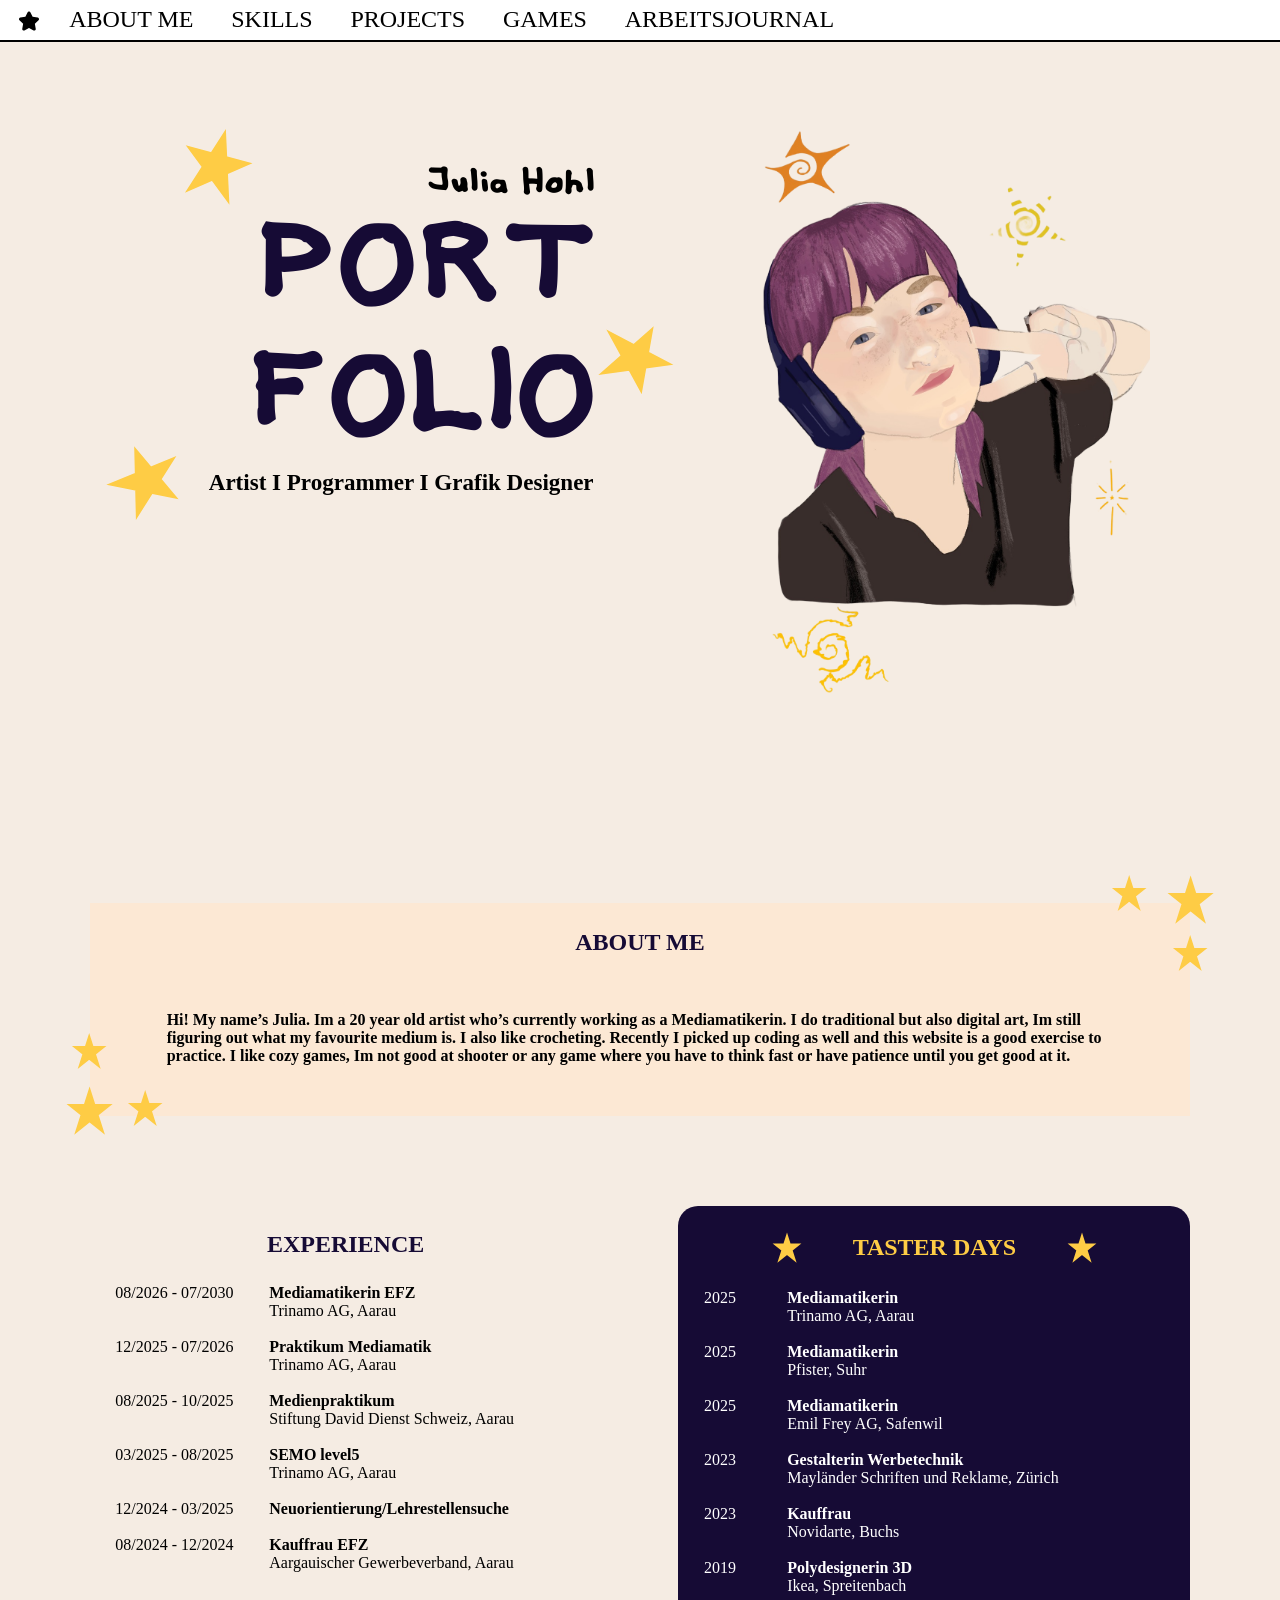
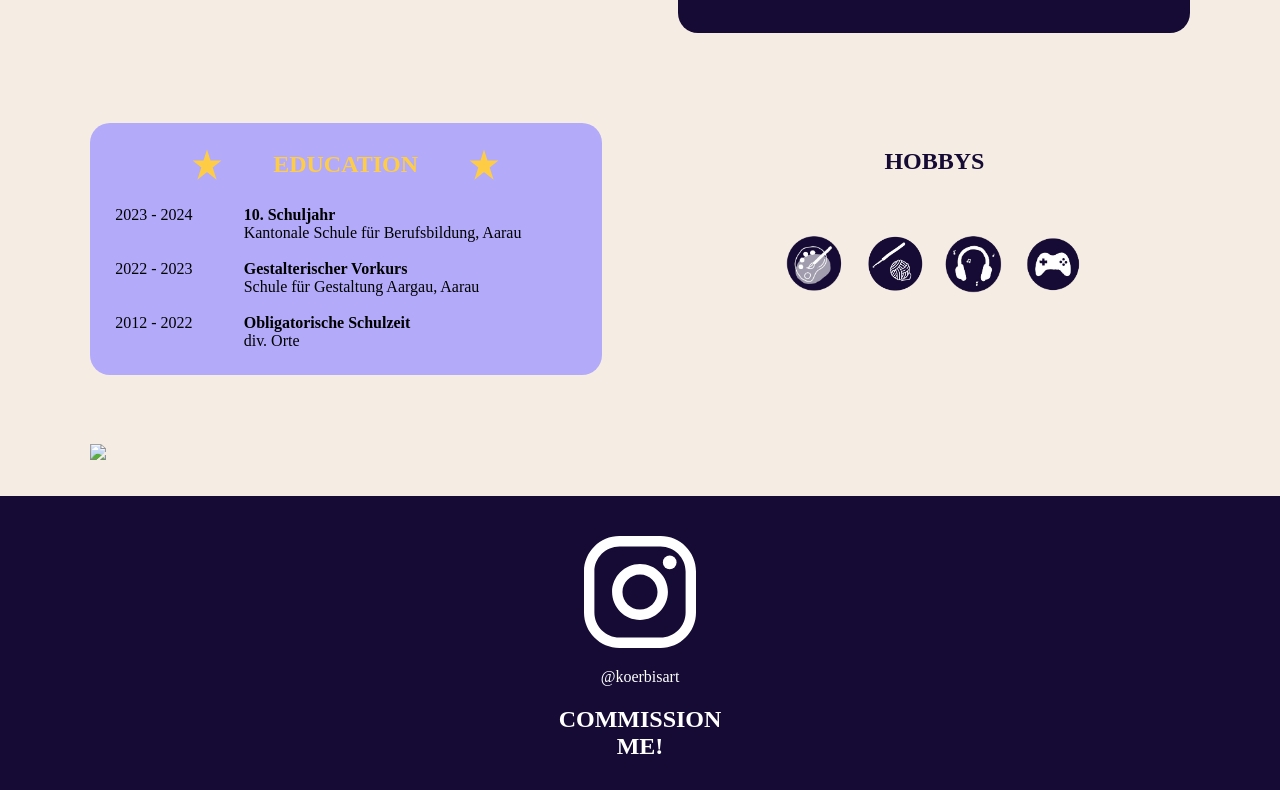
==== commit 044e9a39: "Added arbeitsjournal page" ====
--- a/index.html
+++ b/index.html
@@ -46,6 +46,7 @@
       </div>
         
       <li><a href="Sites/Games/gamesstartingscreen.html">Games</a></li>
+      <li><a href="Sites/Arbeitsjournal/Arbeitsjournal.html">Arbeitsjournal</a></li>
             </ul>
     </nav>
 
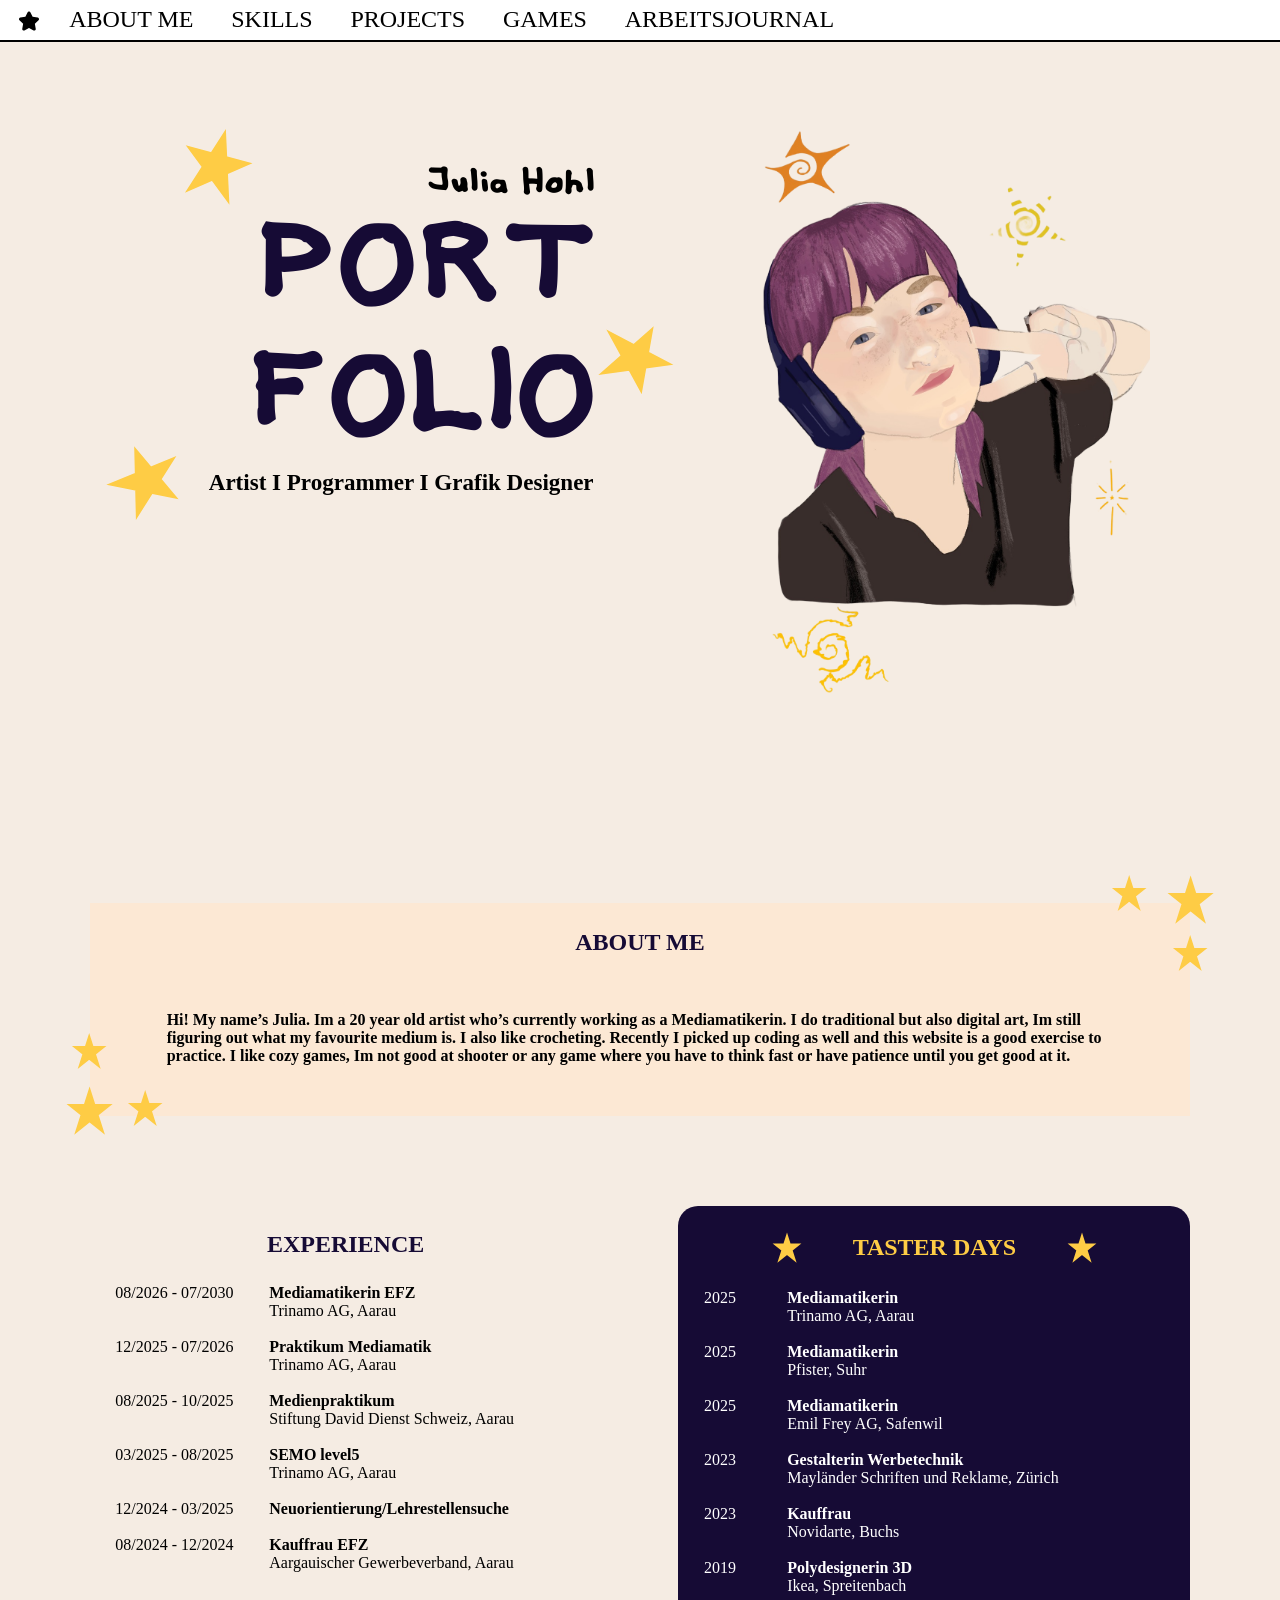
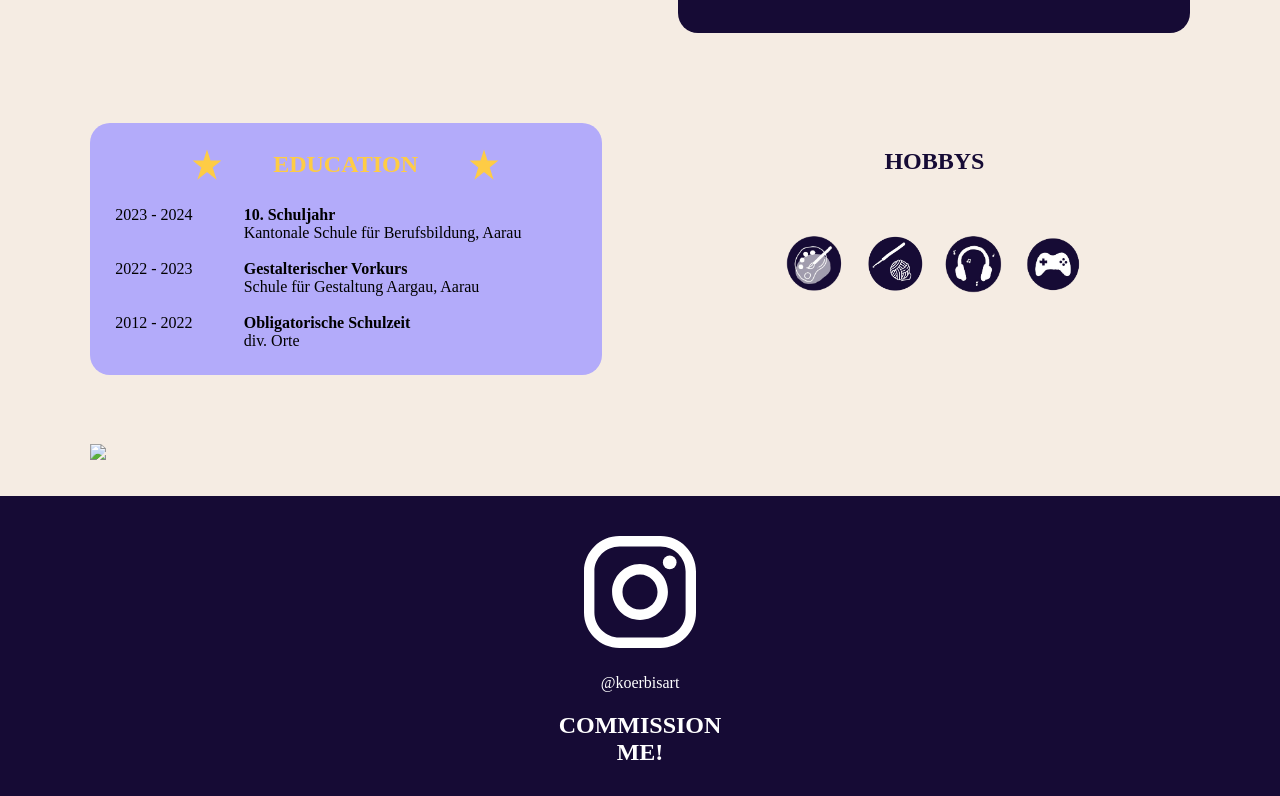
==== commit c57b5d31: "add footer to all pages" ====
--- a/index.html
+++ b/index.html
@@ -245,7 +245,9 @@
   <footer>
 
     <div class="Insta">
+    <a href="https://www.instagram.com/koerbisart/">
     <img src="recources/Photos/icons/socials/Insta_Logo.svg" alt="Instagram Logo">
+    </a>
     <p>@koerbisart</p>
     <h4>Commission me!</h4>
     </div>
--- a/style.css
+++ b/style.css
@@ -129,4 +129,35 @@
 /* Show the dropdown menu on hover */
 .dropdown:hover .dropdown-content {
   display: block;
+}
+
+footer {
+  margin-top: 30px;
+}
+
+.Insta {
+  display: flex;
+  flex-direction: column;
+  width: 15%;
+  justify-self: center;
+  margin-left: auto;
+  margin-right: auto;
+  row-gap: 20px;
+  padding-bottom: 30px;
+}
+
+.Insta p {
+  align-self: center;
+}
+
+.Insta img {
+  padding: 40px;
+  padding-bottom: 0%;
+}
+
+footer h4 {
+  text-align: center;
+  color: white;
+  font-size: 1.5rem;
+  text-transform: uppercase;
 }
--- a/Sites/About/about.css
+++ b/Sites/About/about.css
@@ -217,30 +217,6 @@
 
 .doughnut {
 margin-left: 7%;
-}
-
-footer {
-  margin-top: 30px;
-}
-
-.Insta {
-  display: flex;
-  flex-direction: column;
-  width: 15%;
-  justify-self: center;
-  margin-left: auto;
-  margin-right: auto;
-  row-gap: 20px;
-  padding-bottom: 30px;
-}
-
-.Insta p {
-  align-self: center;
-}
-
-.Insta img {
-  padding: 40px;
-  padding-bottom: 0%;
 }
 
 /* ── Replace every .containerstars, .containerstars2 ... .containerstars7
